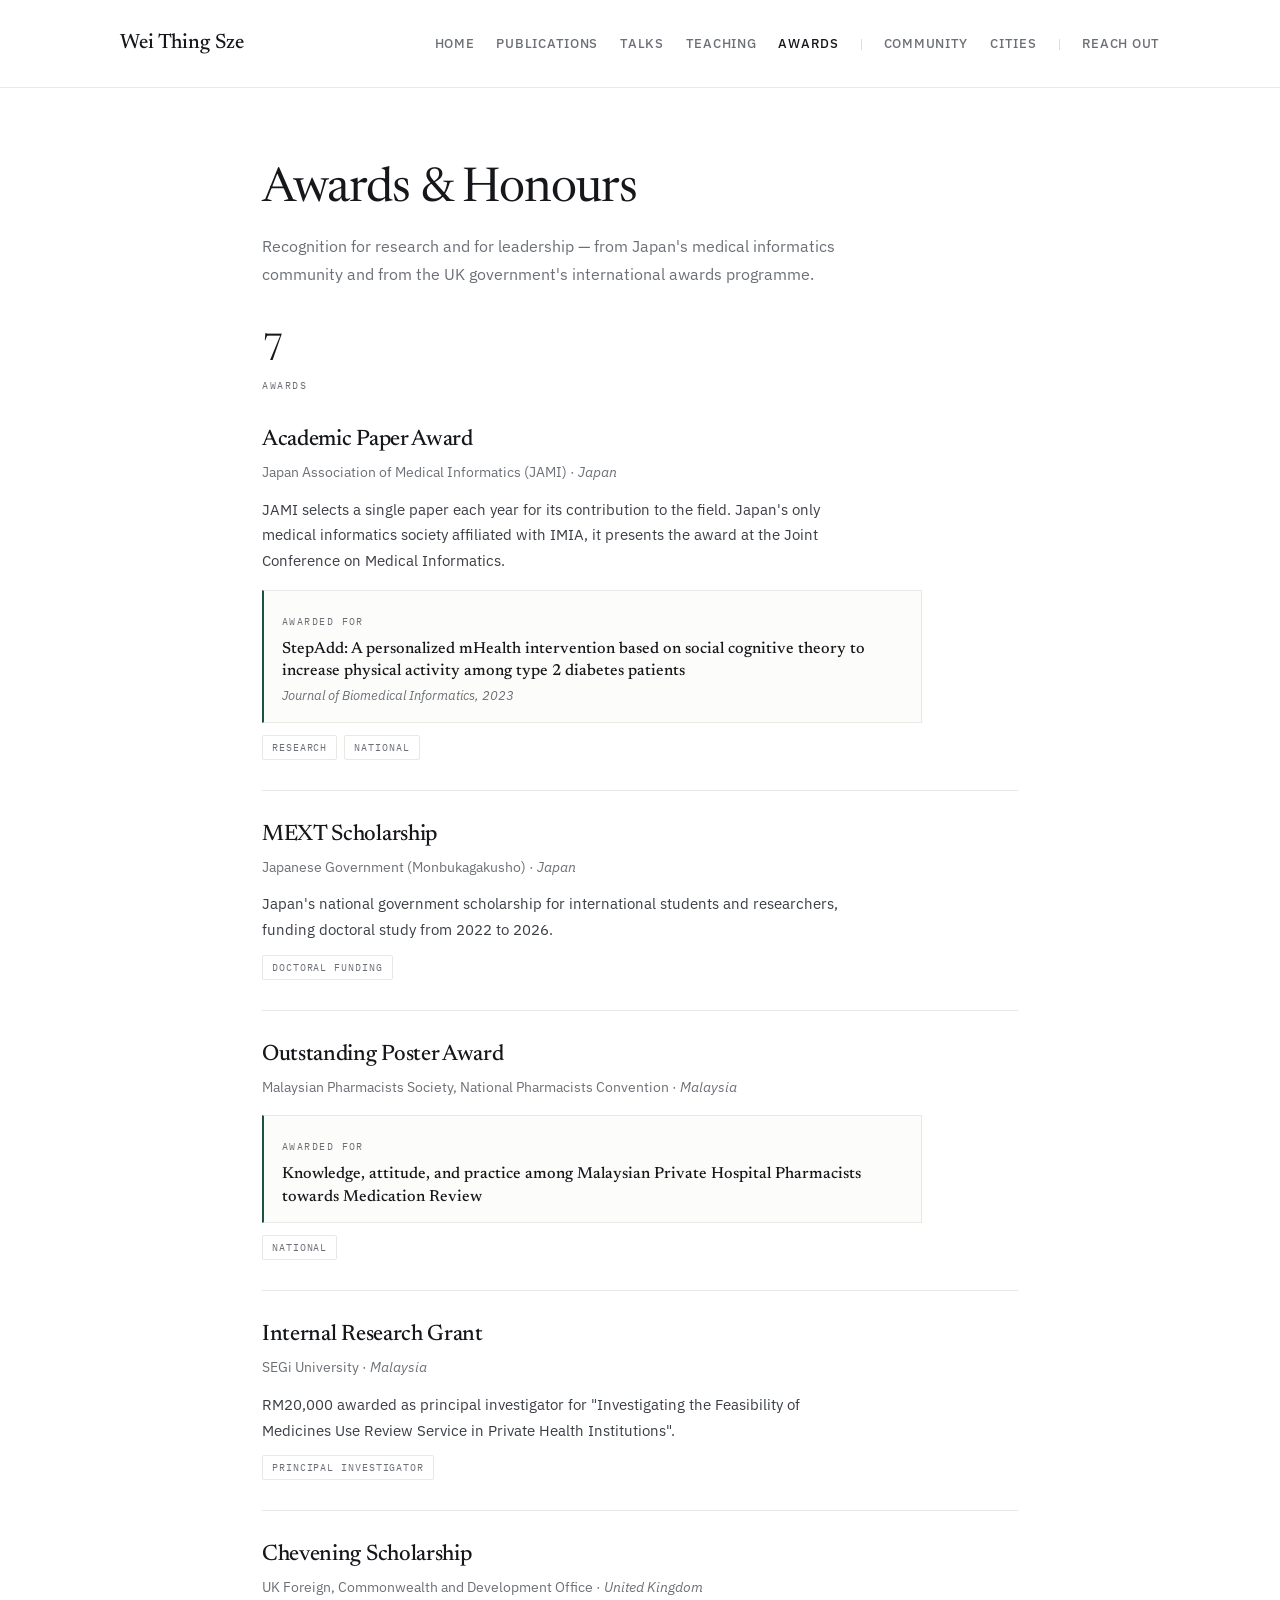
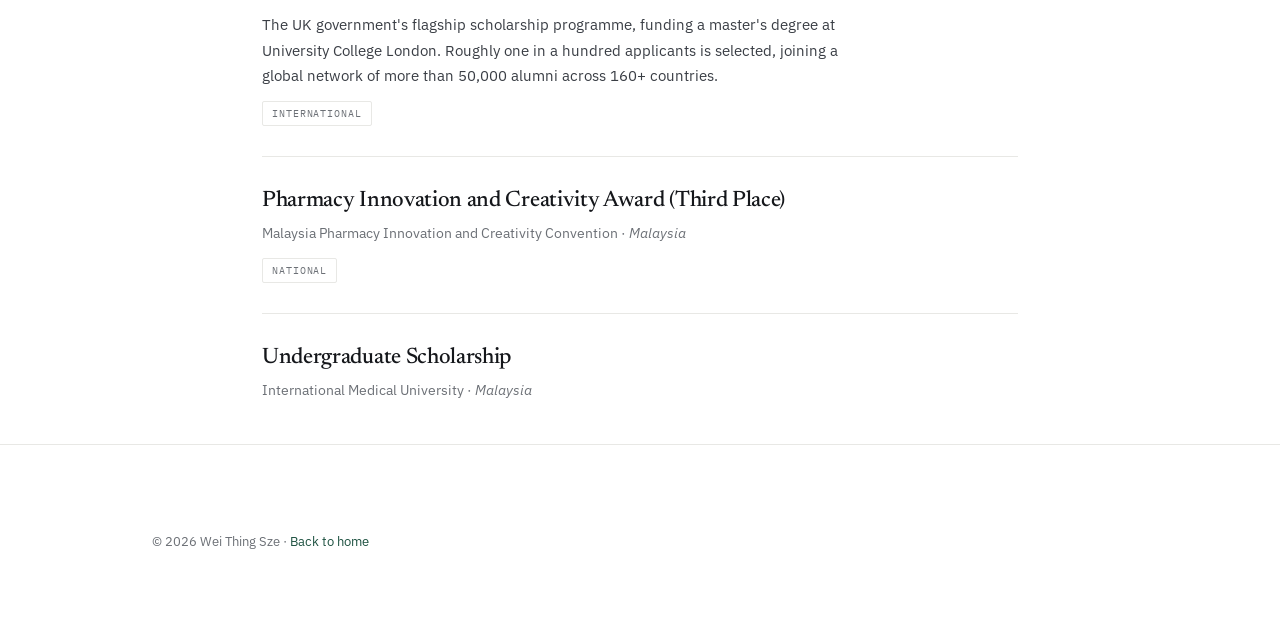
==== awards.html @ 7d9de1bc "Add files via upload" ====
<!DOCTYPE html>
<html lang="en">
<head>
<meta charset="UTF-8">
<meta name="viewport" content="width=device-width, initial-scale=1.0">
<link rel="preconnect" href="https://fonts.googleapis.com">
<link rel="preconnect" href="https://fonts.gstatic.com" crossorigin>
<link href="https://fonts.googleapis.com/css2?family=Newsreader:ital,opsz,wght@0,6..72,400;0,6..72,500;0,6..72,600;1,6..72,400&family=IBM+Plex+Sans:wght@400;500;600&family=IBM+Plex+Mono:wght@400;500&display=swap" rel="stylesheet">
<link rel="stylesheet" href="style.css">
<title>Awards — Wei Thing Sze, PhD</title>
<meta name="description" content="Awards and honours received by Wei Thing Sze, including the JAMI Best Academic Paper Award and a Chevening Award.">

<!-- Social preview: how this page looks when shared on LinkedIn, X, Slack, WhatsApp.
     IMPORTANT: replace weithingsze below with your real GitHub username. -->
<meta property="og:type" content="website">
<meta property="og:site_name" content="Wei Thing Sze, PhD">
<meta property="og:title" content="Awards — Wei Thing Sze, PhD">
<meta property="og:description" content="Awards and honours received by Wei Thing Sze, including the JAMI Best Academic Paper Award and a Chevening Award.">
<meta property="og:url" content="https://weithingsze.github.io/awards.html">
<meta property="og:image" content="https://weithingsze.github.io/preview.png">
<meta property="og:image:width" content="1200">
<meta property="og:image:height" content="630">
<meta property="og:image:alt" content="Wei Thing Sze, PhD — Assistant Professor, Interfaculty Initiative in Information Studies and Graduate School of Medicine, The University of Tokyo">
<meta name="twitter:card" content="summary_large_image">
<meta name="twitter:title" content="Awards — Wei Thing Sze, PhD">
<meta name="twitter:description" content="Awards and honours received by Wei Thing Sze, including the JAMI Best Academic Paper Award and a Chevening Award.">
<meta name="twitter:image" content="https://weithingsze.github.io/preview.png">
<link rel="canonical" href="https://weithingsze.github.io/awards.html">
</head>
<body data-page="awards.html">

<header>
  <div class="wrap header-inner">
    <a class="wordmark" href="index.html">Wei Thing Sze</a>
    <nav aria-label="Main">
      <a href="index.html">Home</a>
      <a href="publications.html">Publications</a>
      <a href="talks.html">Talks</a>
      <a href="teaching.html">Teaching</a>
      <a href="awards.html">Awards</a>
      <span class="nav-sep" aria-hidden="true"></span>
      <a href="community.html">Community</a>
      <a href="cities.html">Cities</a>
      <span class="nav-sep" aria-hidden="true"></span>
      <a href="index.html#contact">Reach out</a>
    </nav>
  </div>
</header>

<main class="wrap narrow">
  <div class="page-head">
    <h1>Awards &amp; Honours</h1>
    <p>Recognition for research and for leadership — from Japan's medical informatics community and from the UK government's international awards programme.</p>
  </div>

  <div class="counters">
    <div class="counter"><div class="n" id="n-awards">0</div><div class="lbl">Awards</div></div>
  </div>

  <div id="award-list" style="margin-top:24px"></div>
</main>

<footer>
  <div class="wrap">
    <p class="small">&copy; 2026 Wei Thing Sze &middot; <a href="index.html">Back to home</a></p>
  </div>
</footer>
<script src="data.js"></script>
<script src="render.js"></script>
</body>
</html>
---- style.css ----
/* ============================================================================
   Shared styles. Change a colour here and every page follows.
   The palette lives in :root directly below.
   ========================================================================== */

:root {
  /* Ground */
  --paper:      #FFFFFF;
  --surface:    #FCFCFB;   /* barely-there tint for cards */

  /* Ink */
  --ink:        #15171B;   /* headings */
  --body:       #3A3E45;   /* running text */
  --muted:      #6C7076;   /* secondary, labels — AA on white */

  /* Lines */
  --hairline:   #E8E8E5;
  --rule:       #D6D6D2;

  /* Accent — used sparingly: links, small labels, one detail per page */
  --accent:     #1D5140;
  --accent-lit: #2A7358;
  --accent-bg:  #F3F7F5;

  /* Map */
  --land:       #F2F2F0;
  --land-line:  #E0E0DC;
  --highlight:  #A8562F;
}

* { margin: 0; padding: 0; box-sizing: border-box; }

::selection { background: #E4EDE8; color: var(--ink); }

html { scroll-behavior: smooth; -webkit-text-size-adjust: 100%; }
@media (prefers-reduced-motion: reduce) {
  html { scroll-behavior: auto; }
  *, *::before, *::after { animation: none !important; transition: none !important; }
}

body {
  background: var(--paper);
  color: var(--body);
  font-family: 'IBM Plex Sans', -apple-system, BlinkMacSystemFont, sans-serif;
  font-size: 16.5px;
  line-height: 1.7;
  font-weight: 400;
  -webkit-font-smoothing: antialiased;
  -moz-osx-font-smoothing: grayscale;
}

.wrap { max-width: 1040px; margin: 0 auto; padding: 0 32px; }
.wrap.narrow { max-width: 820px; }

a { color: var(--accent); text-decoration: none; transition: color .15s ease; }
a:hover { color: var(--accent-lit); text-decoration: underline; text-underline-offset: 2px; }
a:focus-visible, button:focus-visible, [tabindex]:focus-visible {
  outline: 1.5px solid var(--accent);
  outline-offset: 3px;
  border-radius: 1px;
}

/* ── Header ───────────────────────────────────────────────────────────── */
header { border-bottom: 1px solid var(--hairline); background: var(--paper); }
.header-inner {
  display: flex; align-items: baseline; justify-content: space-between;
  padding: 26px 0; flex-wrap: wrap; gap: 14px;
}
.wordmark {
  font-family: 'Newsreader', serif; font-weight: 500;
  font-size: 1.3rem; color: var(--ink); letter-spacing: -0.005em;
}
.wordmark:hover { color: var(--ink); text-decoration: none; opacity: .65; }

nav { display: flex; gap: 22px; flex-wrap: wrap; align-items: center; }
nav a {
  font-family: 'IBM Plex Sans', sans-serif;
  font-size: 0.815rem; font-weight: 500;
  letter-spacing: 0.055em; text-transform: uppercase;
  color: var(--muted);
}
nav a:hover { color: var(--ink); text-decoration: none; }
nav a[aria-current="page"] { color: var(--ink); }
.nav-sep { width: 1px; height: 11px; background: var(--rule); opacity: .8; }
@media (max-width: 700px) { .nav-sep { display: none; } }

/* ── Headings ─────────────────────────────────────────────────────────── */
.page-head { padding: 76px 0 10px; }
h1 {
  font-family: 'Newsreader', serif; font-weight: 400;
  font-size: clamp(2.1rem, 4.4vw, 3rem); line-height: 1.12;
  letter-spacing: -0.021em; color: var(--ink); margin-bottom: 14px;
}
h1 em { font-style: italic; color: var(--accent); }
.page-head p { color: var(--muted); max-width: 40em; font-size: 1.02rem; }
.page-lede { font-size: 1.02rem; color: var(--body); max-width: 40em; margin-top: 26px; }

.section-title {
  font-family: 'IBM Plex Mono', monospace; font-size: 0.68rem;
  letter-spacing: 0.17em; text-transform: uppercase; color: var(--muted);
  margin-bottom: 30px; text-indent: -0.08em;
}
.year {
  font-family: 'IBM Plex Mono', monospace; font-size: 0.72rem;
  letter-spacing: 0.15em; color: var(--muted);
  margin: 52px 0 0; padding-bottom: 9px; border-bottom: 1px solid var(--rule);
}
section { padding: 68px 0; border-top: 1px solid var(--hairline); }

.year-upcoming { color: var(--accent); border-bottom-color: var(--accent); margin-top: 8px; }
.entry.is-upcoming .when .mo { color: var(--accent); }
.entry.is-upcoming h3 { color: var(--ink); }

/* ── Buttons ──────────────────────────────────────────────────────────── */
.btn-row { display: flex; gap: 12px; flex-wrap: wrap; }
.btn {
  display: inline-block; font-weight: 500; font-size: 0.9rem;
  letter-spacing: 0.01em; padding: 11px 24px; border-radius: 2px;
  border: 1px solid var(--accent); transition: all .16s ease;
}
.btn.primary { background: var(--accent); color: #fff; }
.btn.primary:hover { background: var(--ink); border-color: var(--ink); color: #fff; text-decoration: none; }
.btn.ghost { color: var(--accent); background: transparent; }
.btn.ghost:hover { background: var(--accent-bg); text-decoration: none; }

/* ── Chips ────────────────────────────────────────────────────────────── */
.chip, .tag {
  display: inline-block; font-family: 'IBM Plex Mono', monospace;
  font-size: 0.63rem; letter-spacing: 0.09em; text-transform: uppercase;
  color: var(--muted); background: transparent;
  border: 1px solid var(--hairline); border-radius: 2px; padding: 3px 9px;
}
.chip.invited { color: var(--accent); border-color: #CFE0D8; background: var(--accent-bg); }
.chip.keynote { color: #fff; background: var(--accent); border-color: var(--accent); }
.chip.intl    { color: var(--muted); }
.chips { margin-top: 12px; display: flex; gap: 7px; flex-wrap: wrap; align-items: center; }

/* ── Counters ─────────────────────────────────────────────────────────── */
.counters { display: flex; gap: 52px; margin: 34px 0 0; flex-wrap: wrap; }
.counter .n {
  font-family: 'Newsreader', serif; font-size: 2.4rem; font-weight: 300;
  line-height: 1; color: var(--ink); letter-spacing: -0.02em;
}
.counter .lbl {
  font-family: 'IBM Plex Mono', monospace; font-size: 0.63rem;
  letter-spacing: 0.15em; text-transform: uppercase; color: var(--muted);
  margin-top: 7px;
}

/* ── Editorial note box ───────────────────────────────────────────────── */
.edit-banner {
  background: var(--surface); border: 1px solid var(--hairline);
  border-left: 2px solid var(--rule);
  padding: 15px 20px; margin: 24px 0 0;
  font-size: 0.86rem; color: var(--muted);
}
.edit-banner code {
  font-family: 'IBM Plex Mono', monospace; font-size: 0.85em;
  color: var(--body); background: #F2F2F0; padding: 1px 5px; border-radius: 2px;
}

/* ── Publications ─────────────────────────────────────────────────────── */
.pub { padding: 24px 0; border-bottom: 1px solid var(--hairline); }
.pub:first-of-type { padding-top: 20px; }
.pub:last-of-type { border-bottom: none; }
.pub .title {
  font-family: 'Newsreader', serif; font-weight: 500;
  font-size: 1.2rem; line-height: 1.38; letter-spacing: -0.008em;
  color: var(--ink); margin-bottom: 7px;
}
.pub .title a { color: var(--ink); }
.pub .title a:hover { color: var(--accent); text-decoration: none; }
.pub .authors { font-size: 0.875rem; color: var(--body); margin-bottom: 3px; }
.pub .authors strong { font-weight: 600; color: var(--ink); }
.pub .venue { font-size: 0.85rem; color: var(--muted); }
.pub .venue em { font-style: italic; }

/* ── Dated entries (talks, lectures) ──────────────────────────────────── */
.entry {
  display: grid; grid-template-columns: 78px 1fr; gap: 28px;
  padding: 26px 0; border-bottom: 1px solid var(--hairline);
}
.entry:last-of-type { border-bottom: none; }
.entry .when {
  font-family: 'IBM Plex Mono', monospace; font-size: 0.68rem;
  letter-spacing: 0.11em; text-transform: uppercase; color: var(--muted);
  padding-top: 6px; line-height: 1.6;
}
.entry .when .mo { display: block; color: var(--ink); }
.entry h3 {
  font-family: 'Newsreader', serif; font-weight: 500;
  font-size: 1.18rem; line-height: 1.38; letter-spacing: -0.008em;
  color: var(--ink); margin-bottom: 6px;
}
.entry .venue { font-size: 0.9rem; color: var(--muted); }
.entry .venue .where { font-style: italic; }
.entry .desc { font-size: 0.92rem; margin-top: 9px; }

/* ── Awards ───────────────────────────────────────────────────────────── */
.honour {
  padding: 30px 0; border-bottom: 1px solid var(--hairline);
}
.honour:first-of-type { padding-top: 8px; }
.honour:last-of-type { border-bottom: none; }

.honour h3 {
  font-family: 'Newsreader', serif; font-weight: 500;
  font-size: 1.4rem; line-height: 1.25; letter-spacing: -0.014em;
  color: var(--ink); margin-bottom: 6px;
}
.honour-org { font-size: 0.9rem; color: var(--muted); margin-bottom: 12px; }
.honour-org .where { font-style: italic; }
.honour-blurb { font-size: 0.945rem; max-width: 40em; }

.awarded-for {
  margin-top: 16px; padding: 14px 18px; background: var(--surface);
  border: 1px solid var(--hairline); border-left: 2px solid var(--accent);
  max-width: 40em;
}
.awarded-lbl {
  font-family: 'IBM Plex Mono', monospace; font-size: 0.6rem;
  letter-spacing: 0.15em; text-transform: uppercase; color: var(--muted);
}
.awarded-title {
  font-family: 'Newsreader', serif; font-size: 1rem; font-weight: 500;
  line-height: 1.4; margin-top: 5px; color: var(--ink);
}
.awarded-title a { color: var(--ink); }
.awarded-title a:hover { color: var(--accent); text-decoration: none; }
.awarded-venue { font-size: 0.82rem; color: var(--muted); margin-top: 3px; }

/* ── Cards ────────────────────────────────────────────────────────────── */
.card {
  background: var(--paper); border: 1px solid var(--hairline);
  border-radius: 2px; padding: 28px;
}
.areas { display: grid; grid-template-columns: repeat(3, 1fr); gap: 1px;
         background: var(--hairline); border: 1px solid var(--hairline); }
.areas .card { border: none; border-radius: 0; background: var(--paper);
                transition: background .2s ease; }
.areas .card:hover { background: var(--surface); }
.area h3 {
  font-family: 'Newsreader', serif; font-weight: 500;
  font-size: 1.28rem; letter-spacing: -0.012em; color: var(--ink); margin-bottom: 12px;
}
.area p { font-size: 0.925rem; color: var(--muted); }

/* ── Listings (courses, community) ────────────────────────────────────── */
.listing { padding: 26px 0; border-bottom: 1px solid var(--hairline); }
.listing:first-of-type { padding-top: 4px; }
.listing:last-of-type { border-bottom: none; }
.listing h3 {
  font-family: 'Newsreader', serif; font-weight: 500; font-size: 1.32rem;
  letter-spacing: -0.014em; color: var(--ink); margin-bottom: 6px;
}
.listing h3 a { color: var(--ink); }
.listing h3 a:hover { color: var(--accent); text-decoration: none; }
.listing-meta { font-size: 0.86rem; color: var(--muted); margin-bottom: 12px; }
.listing-body { font-size: 0.945rem; max-width: 42em; }

/* ── Education & Languages ────────────────────────────────────────────── */
.two-col { display: grid; grid-template-columns: 1.7fr 1fr; gap: 60px; align-items: start; }

.edu-list, .lang-list, .link-list { list-style: none; padding: 0; }
.edu-item { padding: 16px 0; border-bottom: 1px solid var(--hairline); }
.edu-item:last-child { border-bottom: none; }
.edu-years {
  font-family: 'IBM Plex Mono', monospace; font-size: 0.68rem;
  color: var(--muted); letter-spacing: 0.08em;
}
.edu-item strong {
  display: block; font-family: 'Newsreader', serif; font-size: 1.08rem;
  font-weight: 500; color: var(--ink); letter-spacing: -0.008em; margin-bottom: 2px;
}
.edu-inst { display: block; font-size: 0.87rem; color: var(--muted); }

.lang-item {
  display: flex; justify-content: space-between; align-items: baseline; gap: 16px;
  padding: 11px 0; border-bottom: 1px solid var(--hairline);
}
.lang-item:last-child { border-bottom: none; }
.lang-name { font-family: 'Newsreader', serif; font-size: 1.02rem; font-weight: 500; color: var(--ink); }
.lang-level {
  font-family: 'IBM Plex Mono', monospace; font-size: 0.62rem;
  letter-spacing: 0.1em; text-transform: uppercase; color: var(--muted); text-align: right;
}

.link-list li { margin-bottom: 6px; }

/* ── Convening & supervision ──────────────────────────────────────────── */
.svc-list { list-style: none; padding: 0; max-width: 46em; }
.svc-item { display: grid; grid-template-columns: 200px 1fr; gap: 24px;
            padding: 15px 0; border-bottom: 1px solid var(--hairline); }
.svc-item:last-child { border-bottom: none; }
.svc-title { font-family: 'Newsreader', serif; font-size: 1.06rem; font-weight: 500;
             color: var(--ink); letter-spacing: -0.008em; }
.svc-detail { font-size: 0.92rem; color: var(--muted); }
@media (max-width: 620px) { .svc-item { grid-template-columns: 1fr; gap: 3px; } }

/* ── Footer ───────────────────────────────────────────────────────────── */
footer { border-top: 1px solid var(--hairline); padding: 52px 0 68px; }
footer .small { font-size: 0.8rem; color: var(--muted); margin-top: 34px; }

/* ── Responsive ───────────────────────────────────────────────────────── */
@media (max-width: 860px) {
  .wrap { padding: 0 24px; }
  .areas { grid-template-columns: 1fr; }
  .two-col { grid-template-columns: 1fr; gap: 42px; }
  nav { gap: 16px; }
  .counters { gap: 32px; }
  .page-head { padding: 54px 0 8px; }
  section { padding: 52px 0; }
}
@media (max-width: 620px) {
  .entry, .honour { grid-template-columns: 1fr; gap: 8px; }
  .entry .when,   .entry .when .mo { display: inline; }
  }
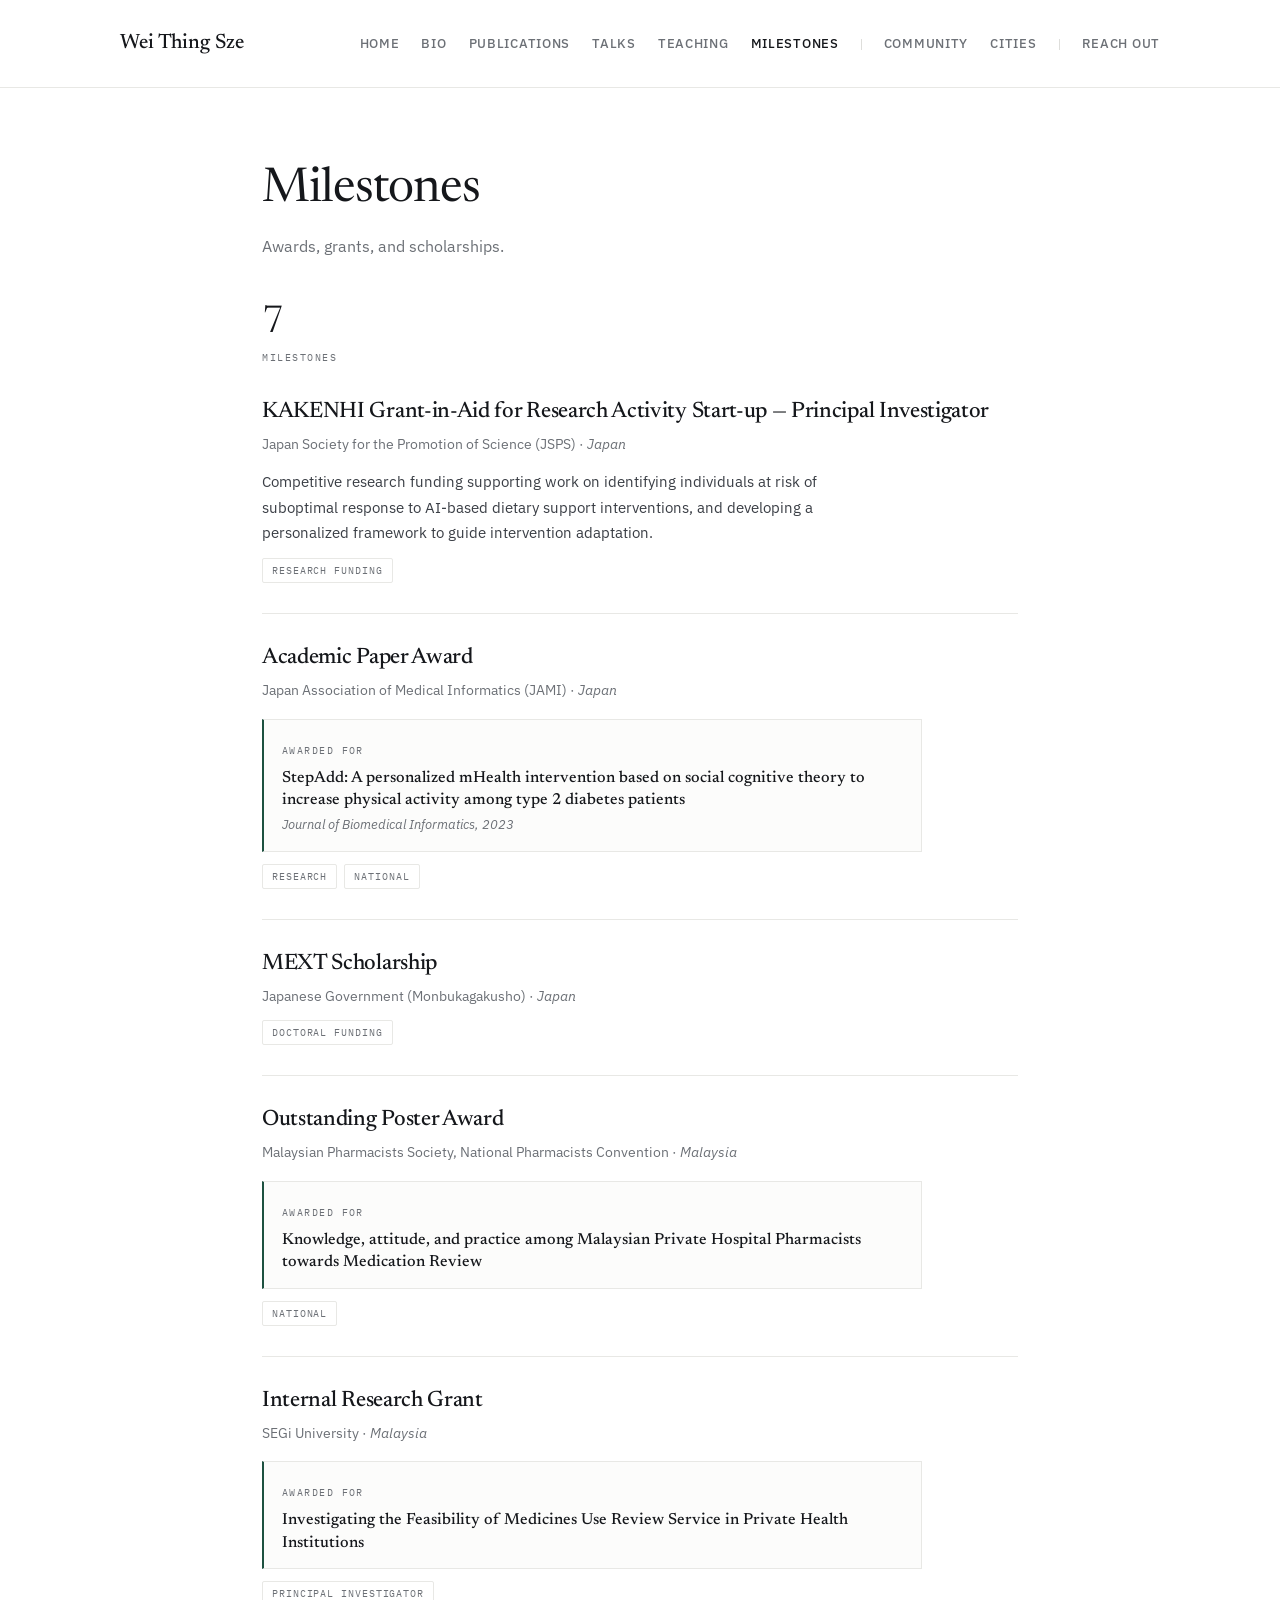
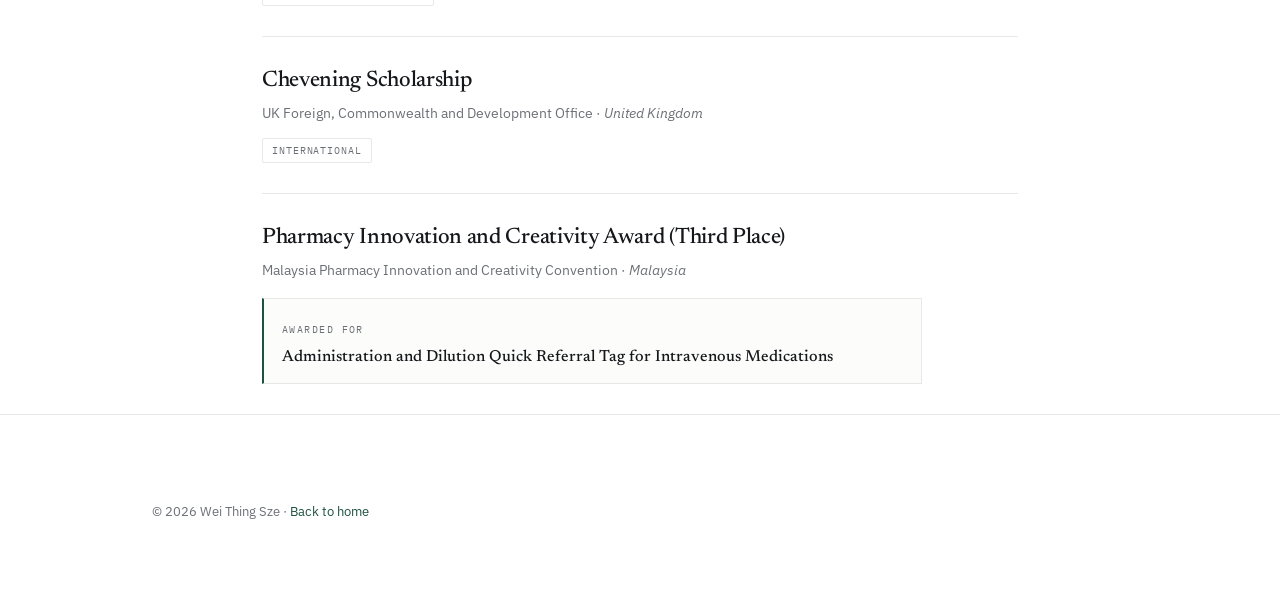
==== commit dc58b412: "Add files via upload" ====
--- a/awards.html
+++ b/awards.html
@@ -7,23 +7,23 @@
 <link rel="preconnect" href="https://fonts.gstatic.com" crossorigin>
 <link href="https://fonts.googleapis.com/css2?family=Newsreader:ital,opsz,wght@0,6..72,400;0,6..72,500;0,6..72,600;1,6..72,400&family=IBM+Plex+Sans:wght@400;500;600&family=IBM+Plex+Mono:wght@400;500&display=swap" rel="stylesheet">
 <link rel="stylesheet" href="style.css">
-<title>Awards — Wei Thing Sze, PhD</title>
-<meta name="description" content="Awards and honours received by Wei Thing Sze, including the JAMI Best Academic Paper Award and a Chevening Award.">
+<title>Milestones — Wei Thing Sze, PhD</title>
+<meta name="description" content="Awards, grants, and scholarships received by Wei Thing Sze.">
 
 <!-- Social preview: how this page looks when shared on LinkedIn, X, Slack, WhatsApp.
      IMPORTANT: replace weithingsze below with your real GitHub username. -->
 <meta property="og:type" content="website">
 <meta property="og:site_name" content="Wei Thing Sze, PhD">
-<meta property="og:title" content="Awards — Wei Thing Sze, PhD">
-<meta property="og:description" content="Awards and honours received by Wei Thing Sze, including the JAMI Best Academic Paper Award and a Chevening Award.">
+<meta property="og:title" content="Milestones — Wei Thing Sze, PhD">
+<meta property="og:description" content="Awards, grants, and scholarships received by Wei Thing Sze.">
 <meta property="og:url" content="https://weithingsze.github.io/awards.html">
 <meta property="og:image" content="https://weithingsze.github.io/preview.png">
 <meta property="og:image:width" content="1200">
 <meta property="og:image:height" content="630">
 <meta property="og:image:alt" content="Wei Thing Sze, PhD — Assistant Professor, Interfaculty Initiative in Information Studies and Graduate School of Medicine, The University of Tokyo">
 <meta name="twitter:card" content="summary_large_image">
-<meta name="twitter:title" content="Awards — Wei Thing Sze, PhD">
-<meta name="twitter:description" content="Awards and honours received by Wei Thing Sze, including the JAMI Best Academic Paper Award and a Chevening Award.">
+<meta name="twitter:title" content="Milestones — Wei Thing Sze, PhD">
+<meta name="twitter:description" content="Awards, grants, and scholarships received by Wei Thing Sze.">
 <meta name="twitter:image" content="https://weithingsze.github.io/preview.png">
 <link rel="canonical" href="https://weithingsze.github.io/awards.html">
 </head>
@@ -34,10 +34,11 @@
     <a class="wordmark" href="index.html">Wei Thing Sze</a>
     <nav aria-label="Main">
       <a href="index.html">Home</a>
+      <a href="bio.html">Bio</a>
       <a href="publications.html">Publications</a>
       <a href="talks.html">Talks</a>
       <a href="teaching.html">Teaching</a>
-      <a href="awards.html">Awards</a>
+      <a href="awards.html">Milestones</a>
       <span class="nav-sep" aria-hidden="true"></span>
       <a href="community.html">Community</a>
       <a href="cities.html">Cities</a>
@@ -49,12 +50,12 @@
 
 <main class="wrap narrow">
   <div class="page-head">
-    <h1>Awards &amp; Honours</h1>
-    <p>Recognition for research and for leadership — from Japan's medical informatics community and from the UK government's international awards programme.</p>
+    <h1>Milestones</h1>
+    <p>Awards, grants, and scholarships.</p>
   </div>
 
   <div class="counters">
-    <div class="counter"><div class="n" id="n-awards">0</div><div class="lbl">Awards</div></div>
+    <div class="counter"><div class="n" id="n-awards">0</div><div class="lbl">Milestones</div></div>
   </div>
 
   <div id="award-list" style="margin-top:24px"></div>
--- a/style.css
+++ b/style.css
@@ -61,7 +61,24 @@
 }
 
 /* ── Header ───────────────────────────────────────────────────────────── */
-header { border-bottom: 1px solid var(--hairline); background: var(--paper); }
+header {
+  border-bottom: 1px solid var(--hairline); background: rgba(255,255,255,.88);
+  position: sticky; top: 0; z-index: 50;
+  backdrop-filter: saturate(180%) blur(10px);
+  -webkit-backdrop-filter: saturate(180%) blur(10px);
+  transition: border-color .25s ease, box-shadow .25s ease;
+}
+header.scrolled { border-bottom-color: var(--rule); box-shadow: 0 1px 16px rgba(21,23,27,.055); }
+
+/* Reveal on scroll */
+.reveal { opacity: 0; transform: translateY(14px); }
+.reveal.in { opacity: 1; transform: none;
+             transition: opacity .62s cubic-bezier(.22,.61,.36,1),
+                         transform .62s cubic-bezier(.22,.61,.36,1); }
+.areas .card { transition: background .2s ease; }
+@media (prefers-reduced-motion: reduce) {
+  .reveal { opacity: 1 !important; transform: none !important; }
+}
 .header-inner {
   display: flex; align-items: baseline; justify-content: space-between;
   padding: 26px 0; flex-wrap: wrap; gap: 14px;
@@ -96,18 +113,37 @@
 .page-lede { font-size: 1.02rem; color: var(--body); max-width: 40em; margin-top: 26px; }
 
 .section-title {
-  font-family: 'IBM Plex Mono', monospace; font-size: 0.68rem;
-  letter-spacing: 0.17em; text-transform: uppercase; color: var(--muted);
-  margin-bottom: 30px; text-indent: -0.08em;
+  font-family: 'IBM Plex Sans', sans-serif; font-size: 0.86rem; font-weight: 600;
+  letter-spacing: 0.11em; text-transform: uppercase; color: var(--ink);
+  margin-bottom: 28px;
 }
 .year {
   font-family: 'IBM Plex Mono', monospace; font-size: 0.72rem;
   letter-spacing: 0.15em; color: var(--muted);
   margin: 52px 0 0; padding-bottom: 9px; border-bottom: 1px solid var(--rule);
 }
-section { padding: 68px 0; border-top: 1px solid var(--hairline); }
-
-.year-upcoming { color: var(--accent); border-bottom-color: var(--accent); margin-top: 8px; }
+section { padding: 84px 0; border-top: 1px solid var(--hairline); }
+section:first-of-type { border-top: none; }
+
+.talk-group {
+  font-family: 'IBM Plex Sans', sans-serif; font-size: 0.86rem; font-weight: 600;
+  letter-spacing: 0.11em; text-transform: uppercase; color: var(--ink);
+  margin: 56px 0 4px; padding-bottom: 10px; border-bottom: 2px solid var(--ink);
+}
+.talk-group:first-child { margin-top: 12px; }
+
+/* Conference vs invited, side by side */
+.talk-cols { display: grid; grid-template-columns: 1fr 1fr; gap: 0 52px; align-items: start; }
+.talk-col .talk-group { margin-top: 48px; }
+.talk-col .year { margin-top: 32px; }
+.talk-col .entry { grid-template-columns: 62px 1fr; gap: 18px; padding: 20px 0; }
+.talk-col .entry h3 { font-size: 1.06rem; }
+.talk-col .entry .venue { font-size: 0.86rem; }
+.empty-col { font-size: 0.9rem; color: var(--muted); font-style: italic; padding: 20px 0; }
+@media (max-width: 900px) {
+  .talk-cols { grid-template-columns: 1fr; gap: 0; }
+  .talk-col .entry { grid-template-columns: 78px 1fr; gap: 28px; }
+}
 .entry.is-upcoming .when .mo { color: var(--accent); }
 .entry.is-upcoming h3 { color: var(--ink); }
 
@@ -237,11 +273,12 @@
 .areas { display: grid; grid-template-columns: repeat(3, 1fr); gap: 1px;
          background: var(--hairline); border: 1px solid var(--hairline); }
 .areas .card { border: none; border-radius: 0; background: var(--paper);
-                transition: background .2s ease; }
+                transition: background .2s ease; padding: 26px 24px; display: flex; align-items: center; min-height: 96px; }
 .areas .card:hover { background: var(--surface); }
+.areas .card:hover h3 { color: var(--accent); }
 .area h3 {
   font-family: 'Newsreader', serif; font-weight: 500;
-  font-size: 1.28rem; letter-spacing: -0.012em; color: var(--ink); margin-bottom: 12px;
+  font-size: 1.2rem; line-height: 1.35; letter-spacing: -0.012em; color: var(--ink);
 }
 .area p { font-size: 0.925rem; color: var(--muted); }
 
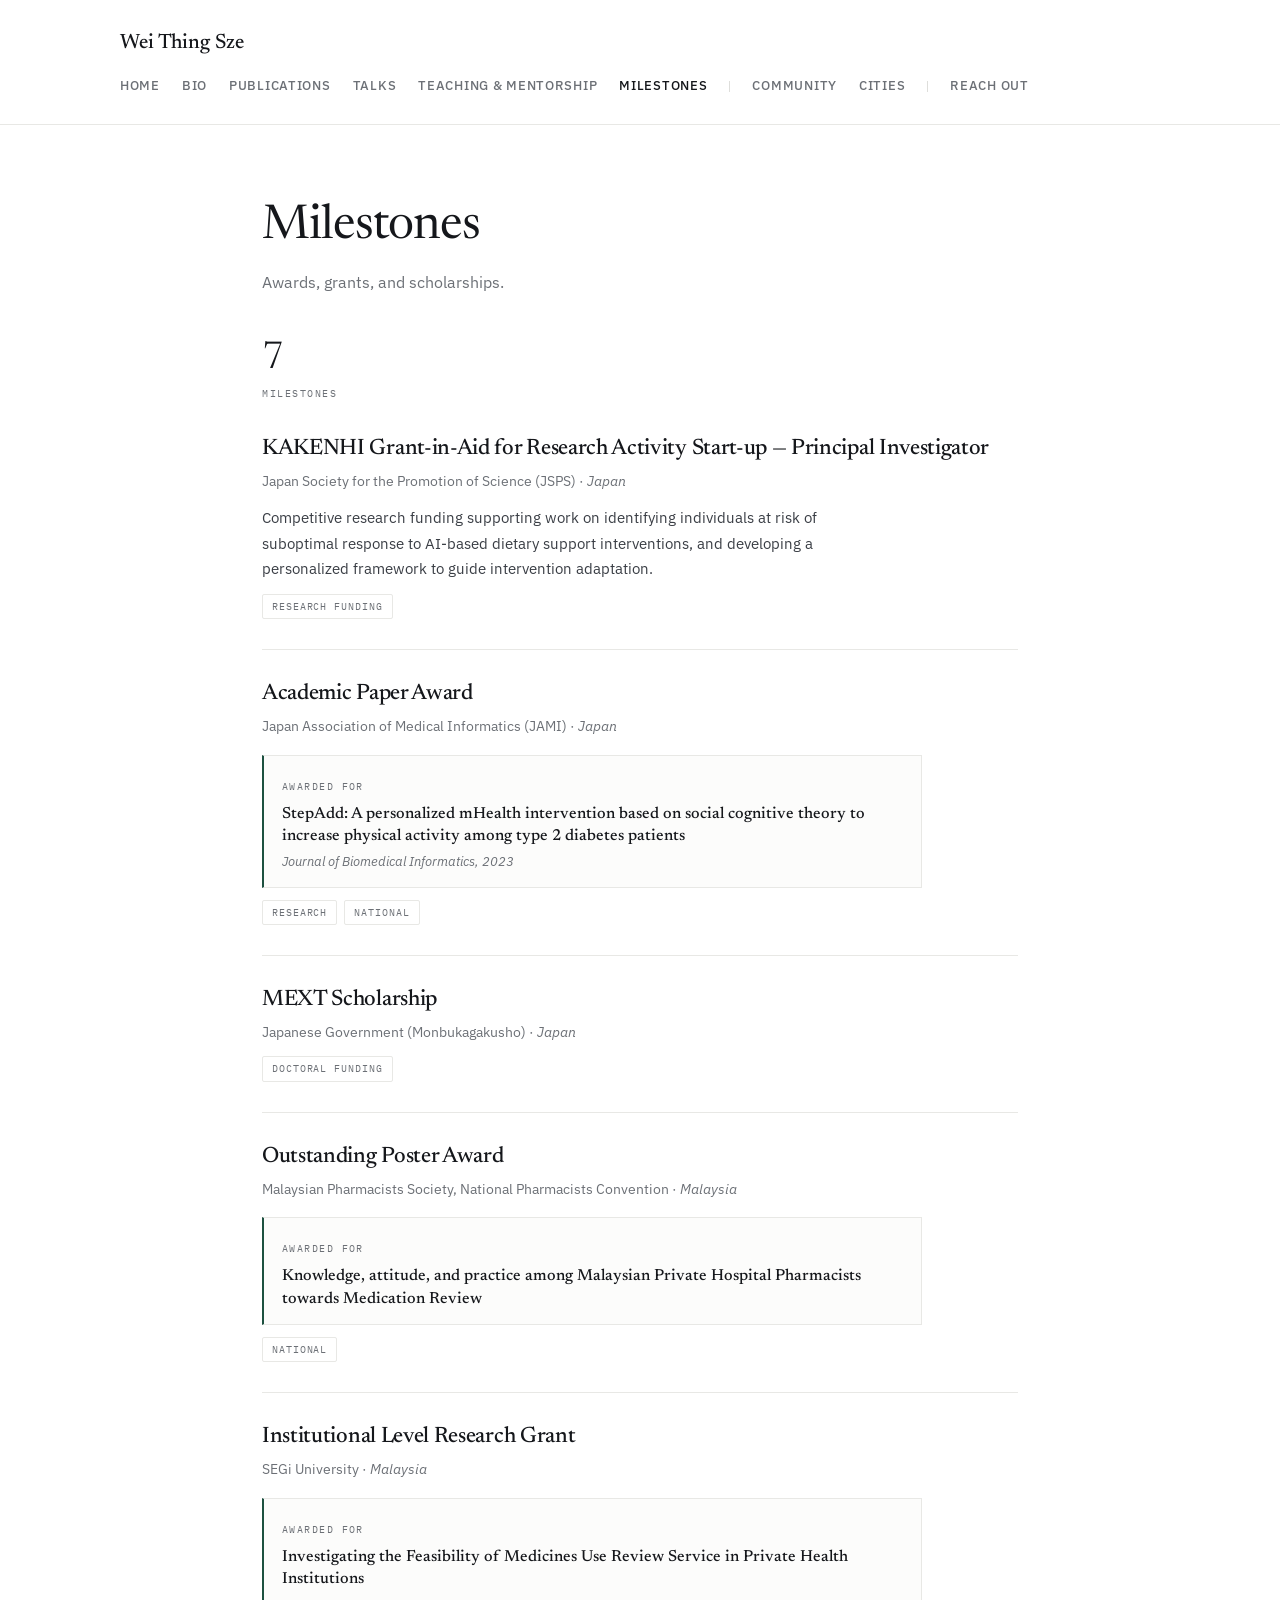
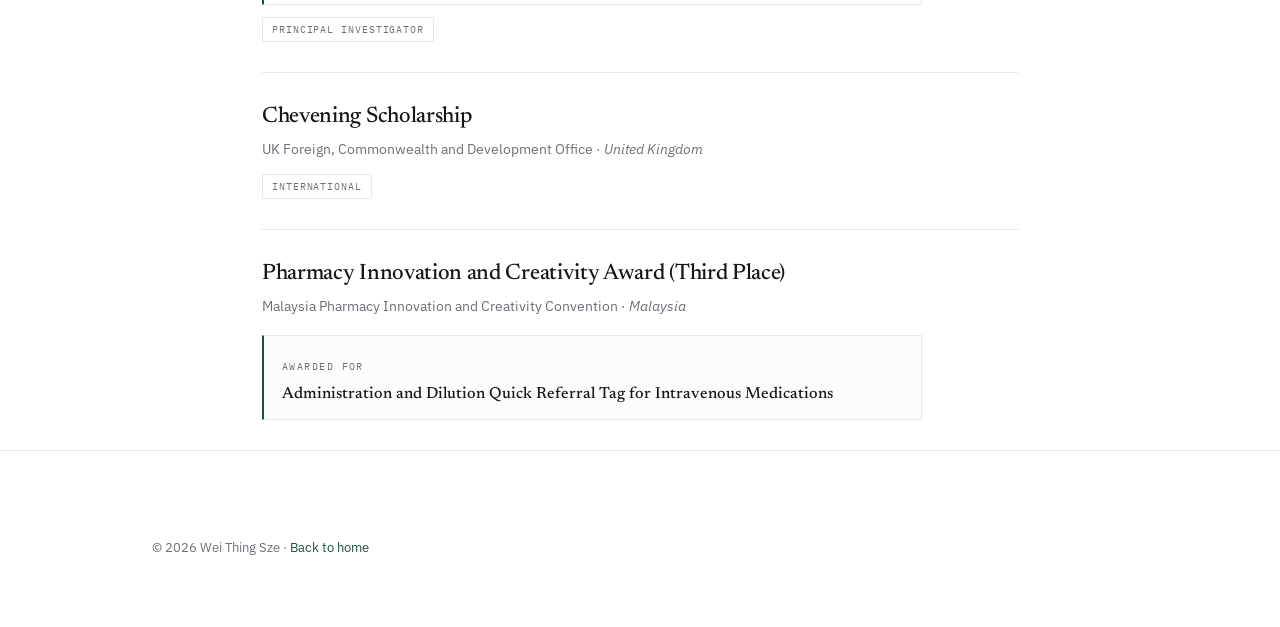
==== commit 5d104ffb: "Add files via upload" ====
--- a/awards.html
+++ b/awards.html
@@ -37,7 +37,7 @@
       <a href="bio.html">Bio</a>
       <a href="publications.html">Publications</a>
       <a href="talks.html">Talks</a>
-      <a href="teaching.html">Teaching</a>
+      <a href="teaching.html">Teaching &amp; mentorship</a>
       <a href="awards.html">Milestones</a>
       <span class="nav-sep" aria-hidden="true"></span>
       <a href="community.html">Community</a>
--- a/style.css
+++ b/style.css
@@ -338,6 +338,74 @@
 footer { border-top: 1px solid var(--hairline); padding: 52px 0 68px; }
 footer .small { font-size: 0.8rem; color: var(--muted); margin-top: 34px; }
 
+/* ── Mobile ───────────────────────────────────────────────────────────── */
+html, body { overflow-x: hidden; }
+img, svg { max-width: 100%; }
+
+@media (max-width: 700px) {
+  body { font-size: 16px; line-height: 1.68; }
+  .wrap { padding: 0 20px; }
+
+  /* Nav becomes a single swipeable strip rather than wrapping into a block */
+  .header-inner { flex-direction: column; align-items: flex-start; gap: 10px; padding: 18px 0 0; }
+  nav {
+    flex-wrap: nowrap; overflow-x: auto; width: 100%;
+    margin: 0 -20px; padding: 4px 20px 14px;
+    -webkit-overflow-scrolling: touch; scrollbar-width: none;
+    gap: 18px;
+  }
+  nav::-webkit-scrollbar { display: none; }
+  nav a { white-space: nowrap; padding: 4px 0; font-size: 0.8rem; }
+  .nav-sep { display: none; }
+  .wordmark { font-size: 1.18rem; }
+
+  /* Headings and rhythm */
+  h1 { font-size: clamp(1.85rem, 8vw, 2.3rem); letter-spacing: -0.018em; }
+  .page-head { padding: 40px 0 6px; }
+  section { padding: 44px 0; }
+  .section-title { font-size: 0.78rem; letter-spacing: 0.1em; margin-bottom: 20px; }
+
+  /* Hero */
+  .hero { padding: 36px 0 8px !important; gap: 34px !important; }
+  .hero h1 { font-size: clamp(2rem, 8.5vw, 2.5rem); }
+  .hero p.lede { font-size: 1rem; }
+  .portrait { width: 86px; height: 86px; margin-bottom: 20px; }
+
+  /* Counters and cards */
+  .counters { gap: 26px; margin-top: 24px; }
+  .counter .n { font-size: 1.9rem; }
+  .card { padding: 20px; }
+  .areas .card { min-height: 0; padding: 20px; }
+  .area h3 { font-size: 1.1rem; }
+
+  /* Entries stay readable rather than squeezing into two columns */
+  .pub { padding: 20px 0; }
+  .pub .title, .entry h3, .honour h3 { font-size: 1.08rem; }
+  .honour h3 { font-size: 1.2rem; }
+  .awarded-for { padding: 12px 14px; }
+
+  /* Comfortable tap targets */
+  .btn { padding: 13px 22px; }
+  .copy-btn { padding: 9px 16px; }
+  .msg-box button { width: 100%; padding: 14px 20px; }
+  .facts-list li, .svc-item, .lang-item, .edu-item { padding: 13px 0; }
+  .facts-list .k { min-width: 0; }
+  .facts-list li { flex-direction: column; gap: 3px; }
+
+  /* Map: swipeable, with room to breathe */
+  .map-card { margin: 20px -20px 8px; padding: 10px 0; border-left: none; border-right: none; }
+  svg.map { min-width: 860px; }
+  .map-hint { padding: 0 20px; }
+
+  footer { padding: 40px 0 56px; }
+}
+
+@media (max-width: 420px) {
+  .wrap { padding: 0 16px; }
+  nav { margin: 0 -16px; padding: 4px 16px 14px; }
+  .map-card { margin-left: -16px; margin-right: -16px; }
+}
+
 /* ── Responsive ───────────────────────────────────────────────────────── */
 @media (max-width: 860px) {
   .wrap { padding: 0 24px; }
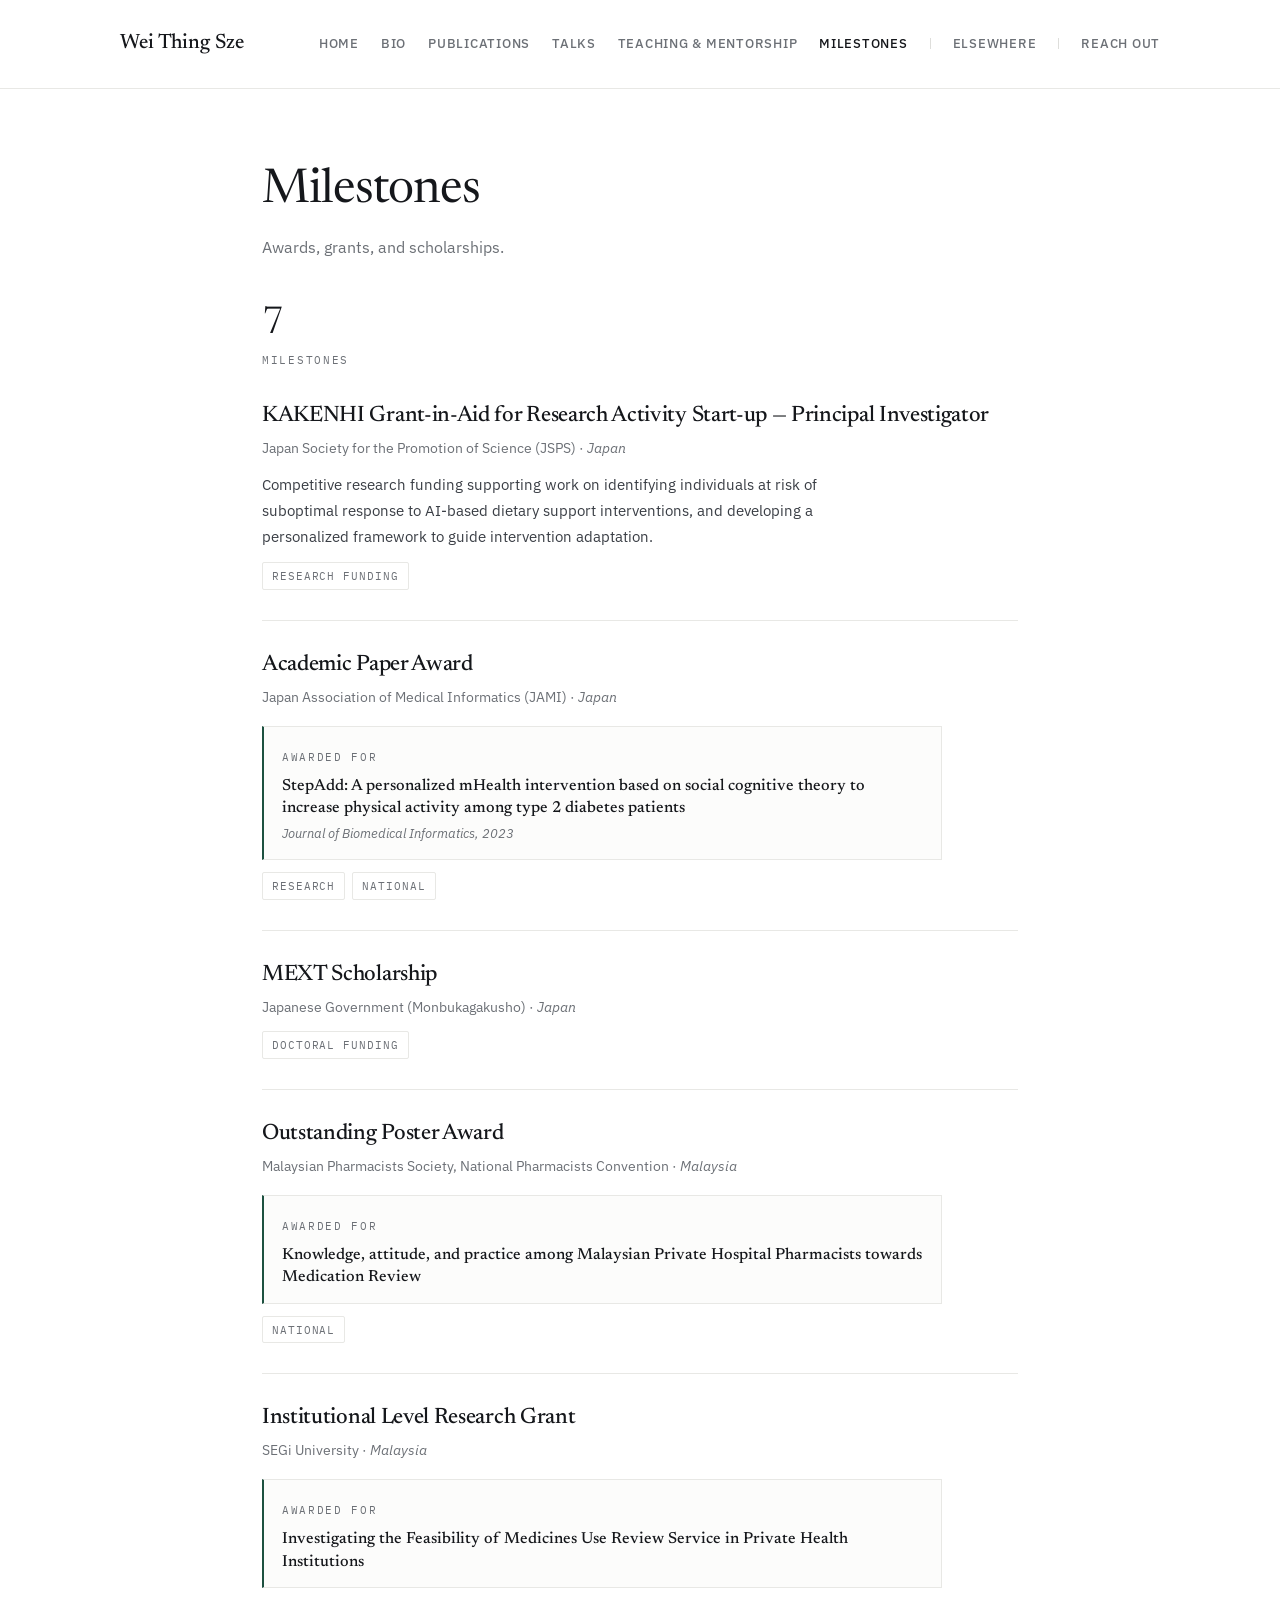
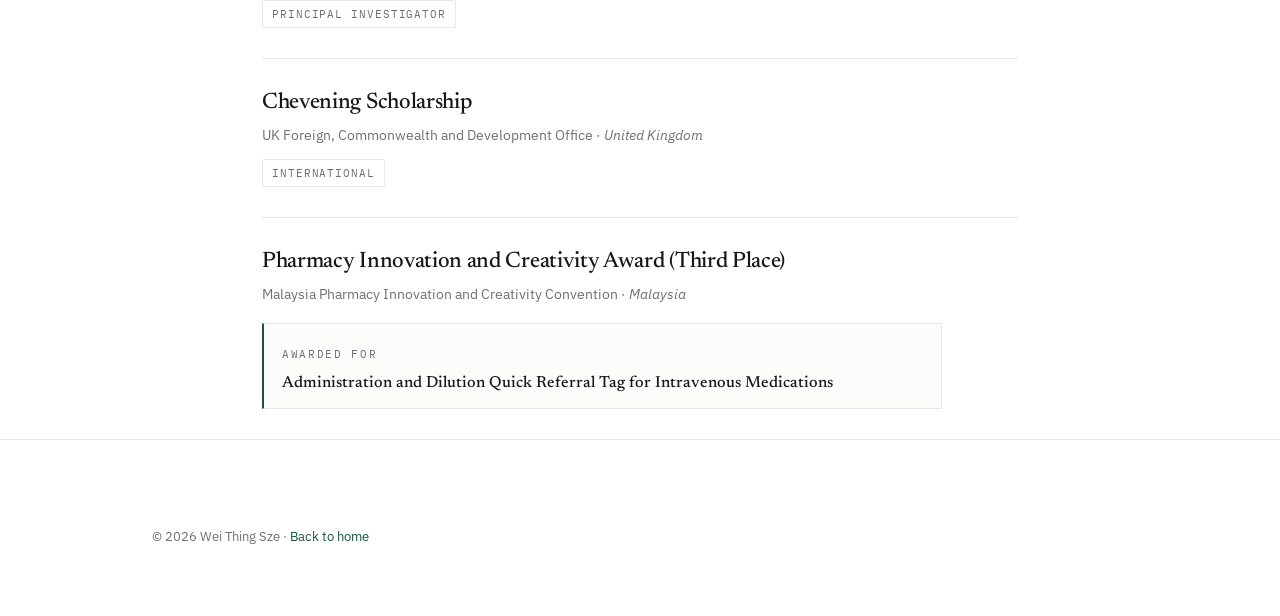
==== commit 77eaa273: "Add files via upload" ====
--- a/awards.html
+++ b/awards.html
@@ -40,8 +40,7 @@
       <a href="teaching.html">Teaching &amp; mentorship</a>
       <a href="awards.html">Milestones</a>
       <span class="nav-sep" aria-hidden="true"></span>
-      <a href="community.html">Community</a>
-      <a href="cities.html">Cities</a>
+      <a href="cities.html">Elsewhere</a>
       <span class="nav-sep" aria-hidden="true"></span>
       <a href="index.html#contact">Reach out</a>
     </nav>
--- a/style.css
+++ b/style.css
@@ -42,8 +42,8 @@
   background: var(--paper);
   color: var(--body);
   font-family: 'IBM Plex Sans', -apple-system, BlinkMacSystemFont, sans-serif;
-  font-size: 16.5px;
-  line-height: 1.7;
+  font-size: 17px;
+  line-height: 1.72;
   font-weight: 400;
   -webkit-font-smoothing: antialiased;
   -moz-osx-font-smoothing: grayscale;
@@ -92,7 +92,7 @@
 nav { display: flex; gap: 22px; flex-wrap: wrap; align-items: center; }
 nav a {
   font-family: 'IBM Plex Sans', sans-serif;
-  font-size: 0.815rem; font-weight: 500;
+  font-size: 0.84rem; font-weight: 500;
   letter-spacing: 0.055em; text-transform: uppercase;
   color: var(--muted);
 }
@@ -162,7 +162,7 @@
 /* ── Chips ────────────────────────────────────────────────────────────── */
 .chip, .tag {
   display: inline-block; font-family: 'IBM Plex Mono', monospace;
-  font-size: 0.63rem; letter-spacing: 0.09em; text-transform: uppercase;
+  font-size: 0.71rem; letter-spacing: 0.08em; text-transform: uppercase;
   color: var(--muted); background: transparent;
   border: 1px solid var(--hairline); border-radius: 2px; padding: 3px 9px;
 }
@@ -178,7 +178,7 @@
   line-height: 1; color: var(--ink); letter-spacing: -0.02em;
 }
 .counter .lbl {
-  font-family: 'IBM Plex Mono', monospace; font-size: 0.63rem;
+  font-family: 'IBM Plex Mono', monospace; font-size: 0.71rem;
   letter-spacing: 0.15em; text-transform: uppercase; color: var(--muted);
   margin-top: 7px;
 }
@@ -206,9 +206,9 @@
 }
 .pub .title a { color: var(--ink); }
 .pub .title a:hover { color: var(--accent); text-decoration: none; }
-.pub .authors { font-size: 0.875rem; color: var(--body); margin-bottom: 3px; }
+.pub .authors { font-size: 0.895rem; color: var(--body); margin-bottom: 3px; }
 .pub .authors strong { font-weight: 600; color: var(--ink); }
-.pub .venue { font-size: 0.85rem; color: var(--muted); }
+.pub .venue { font-size: 0.875rem; color: var(--muted); }
 .pub .venue em { font-style: italic; }
 
 /* ── Dated entries (talks, lectures) ──────────────────────────────────── */
@@ -218,7 +218,7 @@
 }
 .entry:last-of-type { border-bottom: none; }
 .entry .when {
-  font-family: 'IBM Plex Mono', monospace; font-size: 0.68rem;
+  font-family: 'IBM Plex Mono', monospace; font-size: 0.75rem;
   letter-spacing: 0.11em; text-transform: uppercase; color: var(--muted);
   padding-top: 6px; line-height: 1.6;
 }
@@ -254,7 +254,7 @@
   max-width: 40em;
 }
 .awarded-lbl {
-  font-family: 'IBM Plex Mono', monospace; font-size: 0.6rem;
+  font-family: 'IBM Plex Mono', monospace; font-size: 0.7rem;
   letter-spacing: 0.15em; text-transform: uppercase; color: var(--muted);
 }
 .awarded-title {
@@ -302,7 +302,7 @@
 .edu-item { padding: 16px 0; border-bottom: 1px solid var(--hairline); }
 .edu-item:last-child { border-bottom: none; }
 .edu-years {
-  font-family: 'IBM Plex Mono', monospace; font-size: 0.68rem;
+  font-family: 'IBM Plex Mono', monospace; font-size: 0.74rem;
   color: var(--muted); letter-spacing: 0.08em;
 }
 .edu-item strong {
@@ -318,7 +318,7 @@
 .lang-item:last-child { border-bottom: none; }
 .lang-name { font-family: 'Newsreader', serif; font-size: 1.02rem; font-weight: 500; color: var(--ink); }
 .lang-level {
-  font-family: 'IBM Plex Mono', monospace; font-size: 0.62rem;
+  font-family: 'IBM Plex Mono', monospace; font-size: 0.71rem;
   letter-spacing: 0.1em; text-transform: uppercase; color: var(--muted); text-align: right;
 }
 
@@ -339,23 +339,26 @@
 footer .small { font-size: 0.8rem; color: var(--muted); margin-top: 34px; }
 
 /* ── Mobile ───────────────────────────────────────────────────────────── */
+/* .wrap owns the side gutters. Anything that also sets `padding` shorthand
+   would wipe them out, so vertical spacing is always set with
+   padding-top / padding-bottom, never the shorthand. */
 html, body { overflow-x: hidden; }
 img, svg { max-width: 100%; }
 
 @media (max-width: 700px) {
-  body { font-size: 16px; line-height: 1.68; }
-  .wrap { padding: 0 20px; }
+  body { font-size: 16.5px; line-height: 1.7; }
+  .wrap { padding: 0 26px; }
 
   /* Nav becomes a single swipeable strip rather than wrapping into a block */
   .header-inner { flex-direction: column; align-items: flex-start; gap: 10px; padding: 18px 0 0; }
   nav {
     flex-wrap: nowrap; overflow-x: auto; width: 100%;
-    margin: 0 -20px; padding: 4px 20px 14px;
+    margin: 0 -26px; padding: 4px 26px 14px;
     -webkit-overflow-scrolling: touch; scrollbar-width: none;
     gap: 18px;
   }
   nav::-webkit-scrollbar { display: none; }
-  nav a { white-space: nowrap; padding: 4px 0; font-size: 0.8rem; }
+  nav a { white-space: nowrap; padding: 5px 0; font-size: 0.85rem; }
   .nav-sep { display: none; }
   .wordmark { font-size: 1.18rem; }
 
@@ -366,7 +369,7 @@
   .section-title { font-size: 0.78rem; letter-spacing: 0.1em; margin-bottom: 20px; }
 
   /* Hero */
-  .hero { padding: 36px 0 8px !important; gap: 34px !important; }
+  .hero { padding-top: 36px !important; padding-bottom: 8px !important; gap: 34px !important; }
   .hero h1 { font-size: clamp(2rem, 8.5vw, 2.5rem); }
   .hero p.lede { font-size: 1rem; }
   .portrait { width: 86px; height: 86px; margin-bottom: 20px; }
@@ -393,17 +396,24 @@
   .facts-list li { flex-direction: column; gap: 3px; }
 
   /* Map: swipeable, with room to breathe */
-  .map-card { margin: 20px -20px 8px; padding: 10px 0; border-left: none; border-right: none; }
+  .map-card { margin: 20px -26px 8px; padding: 10px 0; border-left: none; border-right: none; }
   svg.map { min-width: 860px; }
-  .map-hint { padding: 0 20px; }
+  .map-hint { padding: 0 26px; }
+
+  .chip, .tag { font-size: 0.73rem; }
+  .counter .lbl { font-size: 0.73rem; }
+  .lang-level { font-size: 0.73rem; }
+  .map-hint { font-size: 0.8rem; }
+  .msg-note { font-size: 0.82rem; }
 
   footer { padding: 40px 0 56px; }
 }
 
 @media (max-width: 420px) {
-  .wrap { padding: 0 16px; }
-  nav { margin: 0 -16px; padding: 4px 16px 14px; }
-  .map-card { margin-left: -16px; margin-right: -16px; }
+  .wrap { padding: 0 22px; }
+  nav { margin: 0 -22px; padding: 4px 22px 14px; }
+  .map-card { margin-left: -22px; margin-right: -22px; }
+  .map-hint { padding: 0 22px; }
 }
 
 /* ── Responsive ───────────────────────────────────────────────────────── */
